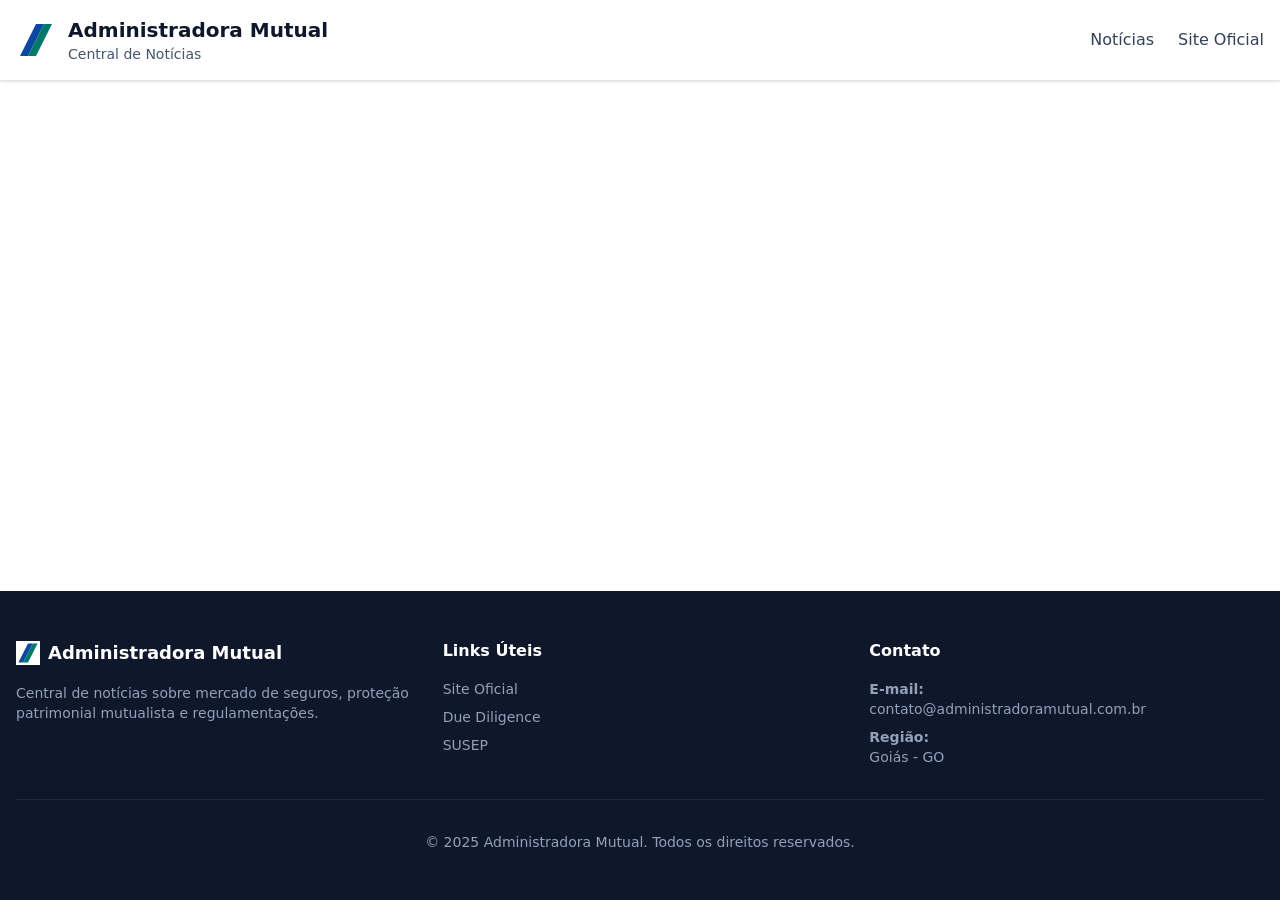
==== index.html @ 69e1db63 "🤖 Atualização automática de notícias - 08/10/2025 12:07" ====
<!doctype html>
<html lang="pt-BR">
  <head>
    <meta charset="UTF-8" />
    <link rel="icon" type="image/svg+xml" href="/favicon.svg" />
    <link rel="icon" type="image/x-icon" href="/favicon.ico" />
    <link rel="apple-touch-icon" sizes="180x180" href="/favicon-180.png" />
    <link rel="icon" type="image/png" sizes="32x32" href="/favicon-32.png" />
    <link rel="icon" type="image/png" sizes="16x16" href="/favicon-16.png" />
    <link rel="manifest" href="/site.webmanifest" />
    <meta name="viewport" content="width=device-width, initial-scale=1.0" />
    <meta name="description" content="Central de notícias sobre mercado de seguros, proteção patrimonial mutualista, Lei 15.040/24, LC 213/25 e regulamentações da SUSEP e CNSP" />
    <title>Notícias - Administradora Mutual | Mercado de Seguros e Proteção Patrimonial</title>
    <script type="module" crossorigin src="/assets/index-XOySucCE.js"></script>
    <link rel="stylesheet" crossorigin href="/assets/index-1hVr00D6.css">
  </head>
  <body>
    <div id="root"></div>
  </body>
</html>
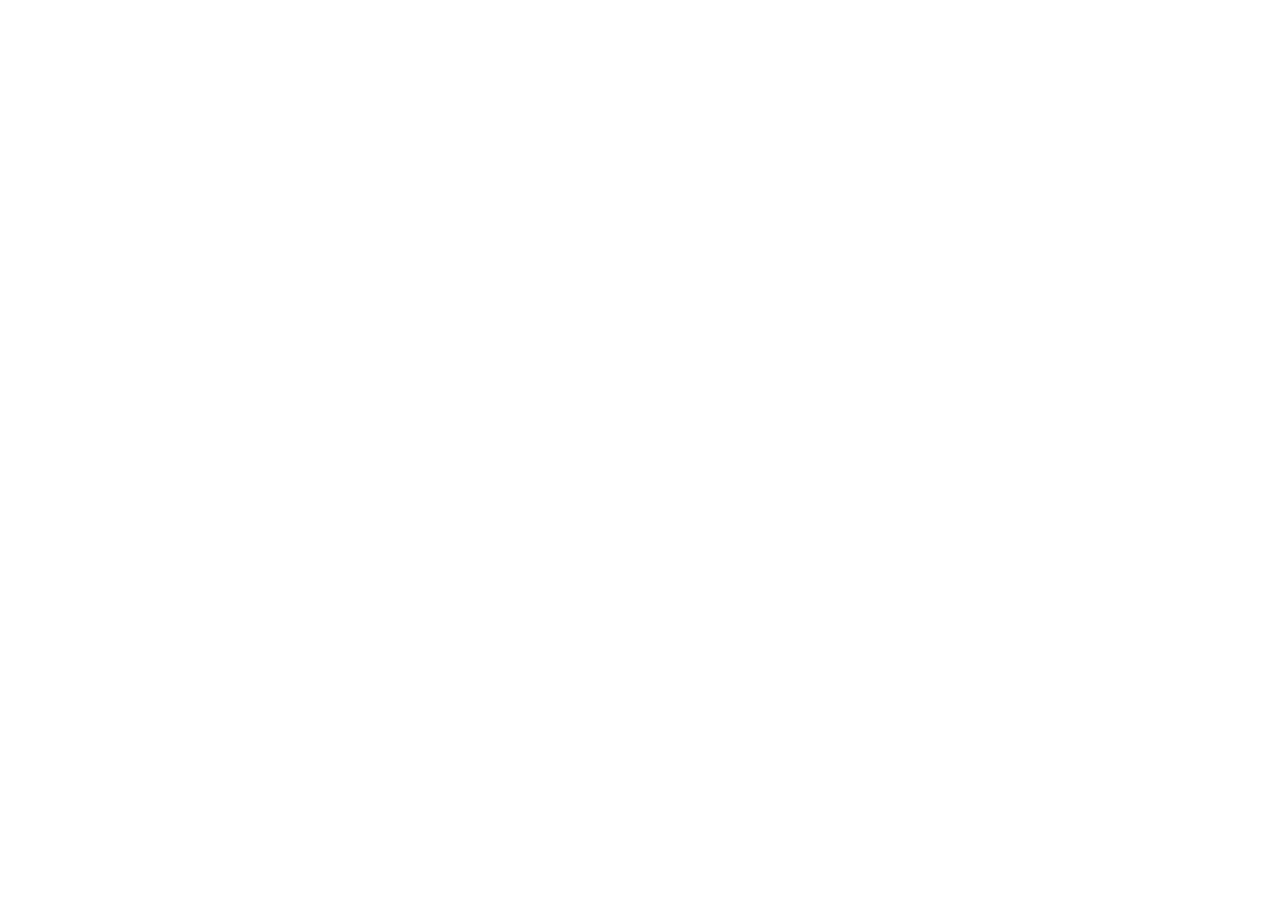
==== commit d1cf24f6: "Remove badge Made with Manus - block all Manus branding elements" ====
--- a/index.html
+++ b/index.html
@@ -1,6 +1,16 @@
 <!doctype html>
 <html lang="pt-BR">
   <head>
+<!-- no-manus-badge -->
+<style>
+/* Bloqueia o badge "Made with Manus" */
+[data-manus],[id*="manus-badge"],[id*="manus-widget"],[class*="manus-badge"],[class*="manus-widget"],[class*="manus-branding"],a[href*="manus.im"],a[href*="manus.space"]{display:none!important;visibility:hidden!important;opacity:0!important;pointer-events:none!important;width:0!important;height:0!important;overflow:hidden!important;position:absolute!important;left:-9999px!important;}
+</style>
+<script>
+/* Bloqueia o badge "Made with Manus" */
+(function(){var s=['[data-manus]','[id*="manus-badge"]','[id*="manus-widget"]','[class*="manus-badge"]','[class*="manus-widget"]','[class*="manus-branding"]','a[href*="manus.im"]','a[href*="manus.space"]'];function r(){s.forEach(function(q){try{document.querySelectorAll(q).forEach(function(e){e.remove()});}catch(e){}});document.querySelectorAll('*').forEach(function(e){try{if(!e.children.length&&e.textContent&&e.textContent.trim().toLowerCase().includes('made with manus')){var p=e.closest('[style*="position: fixed"],[style*="position:fixed"],[style*="z-index"]')||e.parentElement;if(p&&p!==document.body)p.remove();else e.remove();}}catch(e){}});}if(window.MutationObserver){var o=new MutationObserver(function(m){m.forEach(function(x){if(x.addedNodes.length)r();});});o.observe(document.documentElement,{childList:true,subtree:true});}var c=0,i=setInterval(function(){r();if(++c>=20)clearInterval(i);},500);if(document.readyState==='loading'){document.addEventListener('DOMContentLoaded',r);}else{r();}window.addEventListener('load',function(){setTimeout(r,200);setTimeout(r,1000);setTimeout(r,3000);});})();
+</script>
+
     <meta charset="UTF-8" />
     <link rel="icon" type="image/svg+xml" href="/favicon.svg" />
     <link rel="icon" type="image/x-icon" href="/favicon.ico" />
@@ -11,7 +21,7 @@
     <meta name="viewport" content="width=device-width, initial-scale=1.0" />
     <meta name="description" content="Central de notícias sobre mercado de seguros, proteção patrimonial mutualista, Lei 15.040/24, LC 213/25 e regulamentações da SUSEP e CNSP" />
     <title>Notícias - Administradora Mutual | Mercado de Seguros e Proteção Patrimonial</title>
-    <script type="module" crossorigin src="/assets/index-XOySucCE.js"></script>
+    <script type="module" crossorigin src="/assets/index-CK5CmhTe.js"></script>
     <link rel="stylesheet" crossorigin href="/assets/index-1hVr00D6.css">
   </head>
   <body>
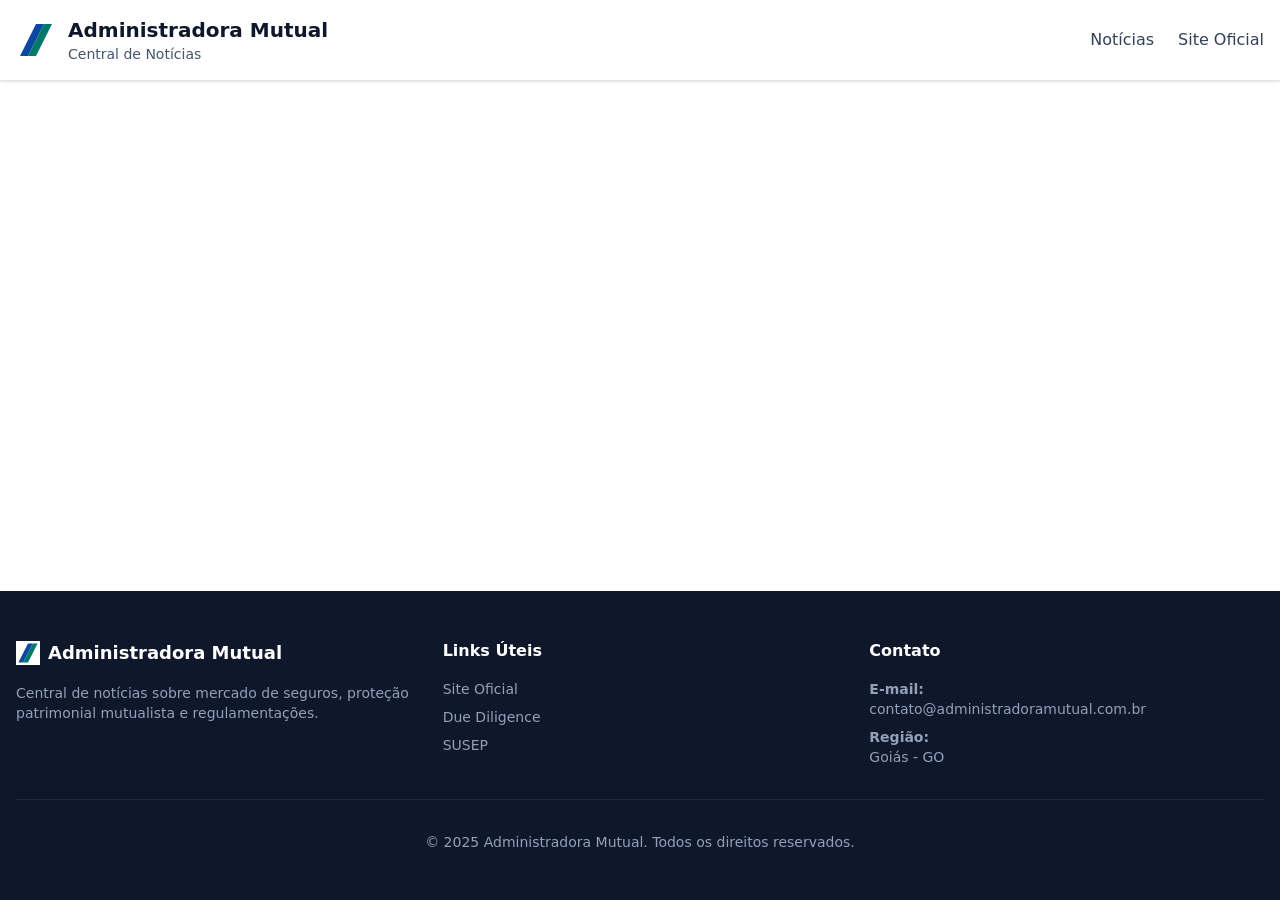
==== commit 4b57af7b: "fix: corrigir script anti-badge defeituoso que removia CSS/estilos O script anterior varreva todos o" ====
--- a/index.html
+++ b/index.html
@@ -1,15 +1,44 @@
 <!doctype html>
 <html lang="pt-BR">
   <head>
-<!-- no-manus-badge -->
-<style>
-/* Bloqueia o badge "Made with Manus" */
-[data-manus],[id*="manus-badge"],[id*="manus-widget"],[class*="manus-badge"],[class*="manus-widget"],[class*="manus-branding"],a[href*="manus.im"],a[href*="manus.space"]{display:none!important;visibility:hidden!important;opacity:0!important;pointer-events:none!important;width:0!important;height:0!important;overflow:hidden!important;position:absolute!important;left:-9999px!important;}
-</style>
-<script>
-/* Bloqueia o badge "Made with Manus" */
-(function(){var s=['[data-manus]','[id*="manus-badge"]','[id*="manus-widget"]','[class*="manus-badge"]','[class*="manus-widget"]','[class*="manus-branding"]','a[href*="manus.im"]','a[href*="manus.space"]'];function r(){s.forEach(function(q){try{document.querySelectorAll(q).forEach(function(e){e.remove()});}catch(e){}});document.querySelectorAll('*').forEach(function(e){try{if(!e.children.length&&e.textContent&&e.textContent.trim().toLowerCase().includes('made with manus')){var p=e.closest('[style*="position: fixed"],[style*="position:fixed"],[style*="z-index"]')||e.parentElement;if(p&&p!==document.body)p.remove();else e.remove();}}catch(e){}});}if(window.MutationObserver){var o=new MutationObserver(function(m){m.forEach(function(x){if(x.addedNodes.length)r();});});o.observe(document.documentElement,{childList:true,subtree:true});}var c=0,i=setInterval(function(){r();if(++c>=20)clearInterval(i);},500);if(document.readyState==='loading'){document.addEventListener('DOMContentLoaded',r);}else{r();}window.addEventListener('load',function(){setTimeout(r,200);setTimeout(r,1000);setTimeout(r,3000);});})();
-</script>
+    <script>
+    /* Bloqueia o badge "Made with Manus" — versão segura */
+    (function() {
+        var MANUS_SELECTORS = [
+            '[data-manus]',
+            '[id*="manus-badge"]',
+            '[id*="manus-widget"]',
+            '[class*="manus-badge"]',
+            '[class*="manus-widget"]',
+            '[class*="manus-branding"]',
+            'a[href*="manus.im"]'
+        ];
+        function removeManusBadge() {
+            MANUS_SELECTORS.forEach(function(selector) {
+                try {
+                    document.querySelectorAll(selector).forEach(function(el) {
+                        var tag = el.tagName ? el.tagName.toLowerCase() : '';
+                        if (['style','script','link','head','body','html','meta'].indexOf(tag) === -1) {
+                            el.remove();
+                        }
+                    });
+                } catch(e) {}
+            });
+        }
+        if (window.MutationObserver) {
+            new MutationObserver(function(m) {
+                m.forEach(function(x) { if (x.addedNodes.length) removeManusBadge(); });
+            }).observe(document.documentElement, { childList: true, subtree: true });
+        }
+        if (document.readyState === 'loading') {
+            document.addEventListener('DOMContentLoaded', removeManusBadge);
+        } else { removeManusBadge(); }
+        window.addEventListener('load', function() {
+            setTimeout(removeManusBadge, 500);
+            setTimeout(removeManusBadge, 2000);
+        });
+    })();
+    </script>
 
     <meta charset="UTF-8" />
     <link rel="icon" type="image/svg+xml" href="/favicon.svg" />
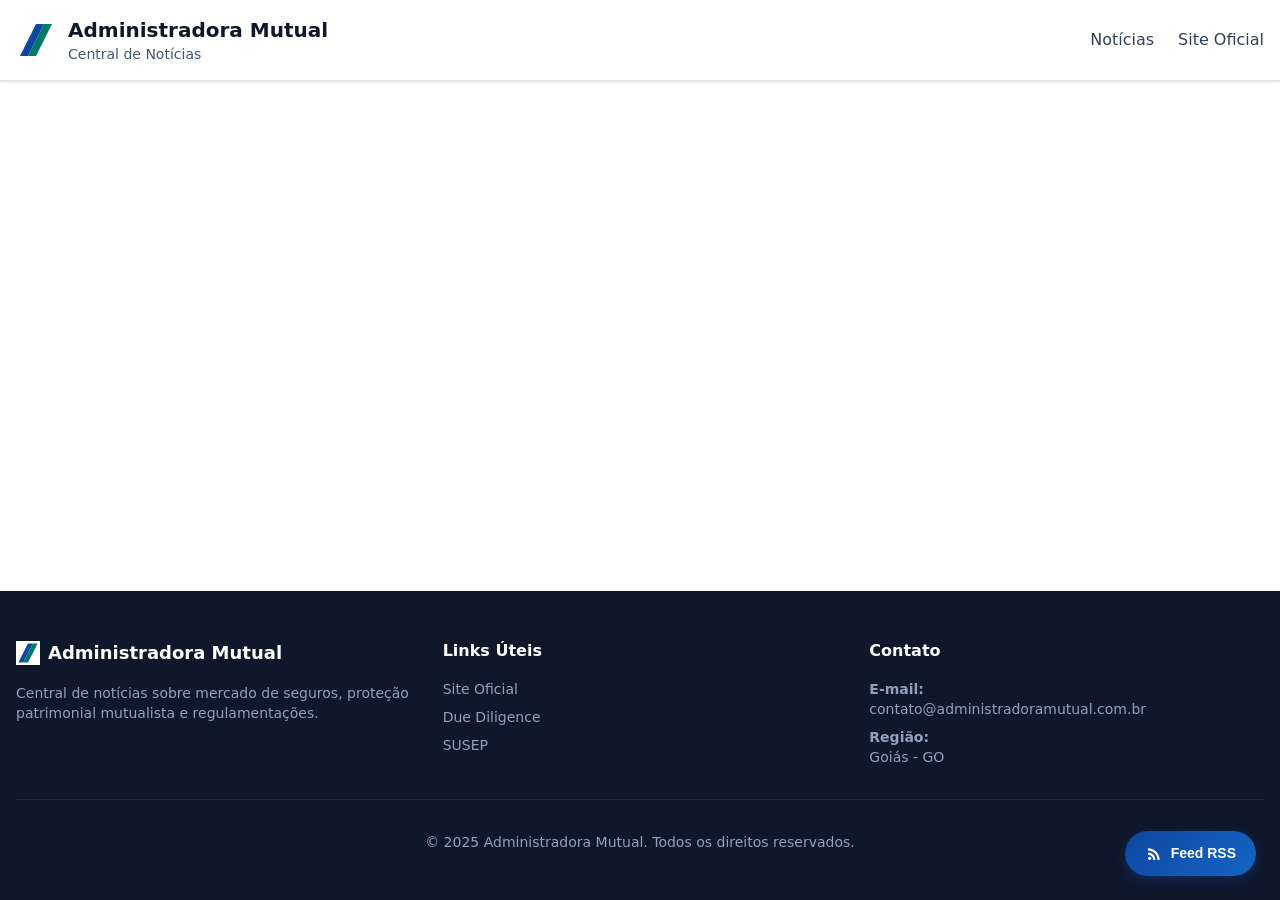
==== commit 309def7b: "feat: Mutual News Hub — agregador inteligente de notícias - Refatorado scripts/buscar_noticias.py pa" ====
--- a/index.html
+++ b/index.html
@@ -47,6 +47,7 @@
     <link rel="icon" type="image/png" sizes="32x32" href="/favicon-32.png" />
     <link rel="icon" type="image/png" sizes="16x16" href="/favicon-16.png" />
     <link rel="manifest" href="/site.webmanifest" />
+    <link rel="alternate" type="application/rss+xml" title="Notícias - Administradora Mutual" href="/rss.xml" />
     <meta name="viewport" content="width=device-width, initial-scale=1.0" />
     <meta name="description" content="Central de notícias sobre mercado de seguros, proteção patrimonial mutualista, Lei 15.040/24, LC 213/25 e regulamentações da SUSEP e CNSP" />
     <title>Notícias - Administradora Mutual | Mercado de Seguros e Proteção Patrimonial</title>
@@ -55,5 +56,39 @@
   </head>
   <body>
     <div id="root"></div>
+
+    <!-- Botão flutuante de RSS Feed -->
+    <div id="rss-float-btn" style="
+      position: fixed;
+      bottom: 24px;
+      right: 24px;
+      z-index: 9999;
+      display: flex;
+      align-items: center;
+      gap: 8px;
+    ">
+      <a href="/rss.xml" target="_blank" rel="noopener noreferrer" title="Assine nosso Feed RSS para receber notificações" style="
+        display: flex;
+        align-items: center;
+        gap: 8px;
+        background: linear-gradient(135deg, #0D47A1, #1565C3);
+        color: #ffffff;
+        padding: 12px 20px;
+        border-radius: 50px;
+        text-decoration: none;
+        font-family: -apple-system, BlinkMacSystemFont, 'Segoe UI', Roboto, sans-serif;
+        font-size: 14px;
+        font-weight: 600;
+        box-shadow: 0 4px 12px rgba(13, 71, 161, 0.4);
+        transition: all 0.3s ease;
+      " onmouseover="this.style.transform='scale(1.05)'; this.style.boxShadow='0 6px 20px rgba(13, 71, 161, 0.5)'"
+         onmouseout="this.style.transform='scale(1)'; this.style.boxShadow='0 4px 12px rgba(13, 71, 161, 0.4)'">
+        <svg xmlns="http://www.w3.org/2000/svg" width="18" height="18" viewBox="0 0 24 24" fill="white">
+          <circle cx="6.18" cy="17.82" r="2.18"/>
+          <path d="M4 4.44v2.83c7.03 0 12.73 5.7 12.73 12.73h2.83c0-8.59-6.97-15.56-15.56-15.56zm0 5.66v2.83c3.9 0 7.07 3.17 7.07 7.07h2.83c0-5.47-4.43-9.9-9.9-9.9z"/>
+        </svg>
+        <span>Feed RSS</span>
+      </a>
+    </div>
   </body>
 </html>
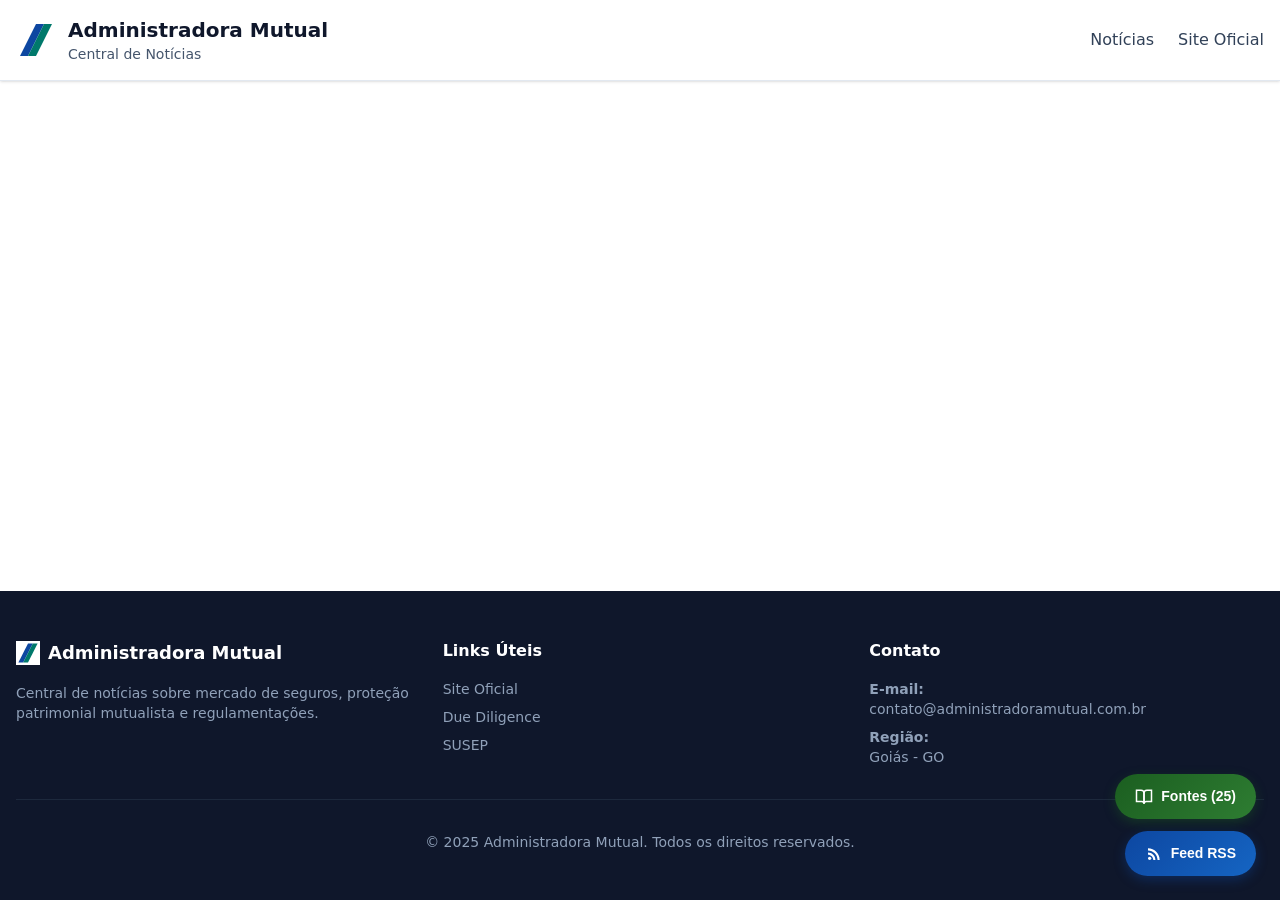
==== commit ed5fde82: "feat: adicionar página de Fontes com cards de acesso direto às 25 fontes monitoradas - Criada fontes" ====
--- a/index.html
+++ b/index.html
@@ -57,17 +57,40 @@
   <body>
     <div id="root"></div>
 
-    <!-- Botão flutuante de RSS Feed -->
-    <div id="rss-float-btn" style="
+    <!-- Botões flutuantes -->
+    <div id="float-btns" style="
       position: fixed;
       bottom: 24px;
       right: 24px;
       z-index: 9999;
       display: flex;
-      align-items: center;
-      gap: 8px;
+      flex-direction: column;
+      align-items: flex-end;
+      gap: 12px;
     ">
-      <a href="/rss.xml" target="_blank" rel="noopener noreferrer" title="Assine nosso Feed RSS para receber notificações" style="
+      <a href="/fontes.html" title="Veja nossas Fontes de Notícias" style="
+        display: flex;
+        align-items: center;
+        gap: 8px;
+        background: linear-gradient(135deg, #1B5E20, #2E7D32);
+        color: #ffffff;
+        padding: 12px 20px;
+        border-radius: 50px;
+        text-decoration: none;
+        font-family: -apple-system, BlinkMacSystemFont, 'Segoe UI', Roboto, sans-serif;
+        font-size: 14px;
+        font-weight: 600;
+        box-shadow: 0 4px 12px rgba(27, 94, 32, 0.4);
+        transition: all 0.3s ease;
+      " onmouseover="this.style.transform='scale(1.05)'; this.style.boxShadow='0 6px 20px rgba(27, 94, 32, 0.5)'"
+         onmouseout="this.style.transform='scale(1)'; this.style.boxShadow='0 4px 12px rgba(27, 94, 32, 0.4)'">
+        <svg xmlns="http://www.w3.org/2000/svg" width="18" height="18" viewBox="0 0 24 24" fill="none" stroke="white" stroke-width="2">
+          <path d="M2 3h6a4 4 0 0 1 4 4v14a3 3 0 0 0-3-3H2z"/>
+          <path d="M22 3h-6a4 4 0 0 0-4 4v14a3 3 0 0 1 3-3h7z"/>
+        </svg>
+        <span>Fontes (25)</span>
+      </a>
+      <a href="/feed.html" title="Veja nosso Feed de Notícias" style="
         display: flex;
         align-items: center;
         gap: 8px;
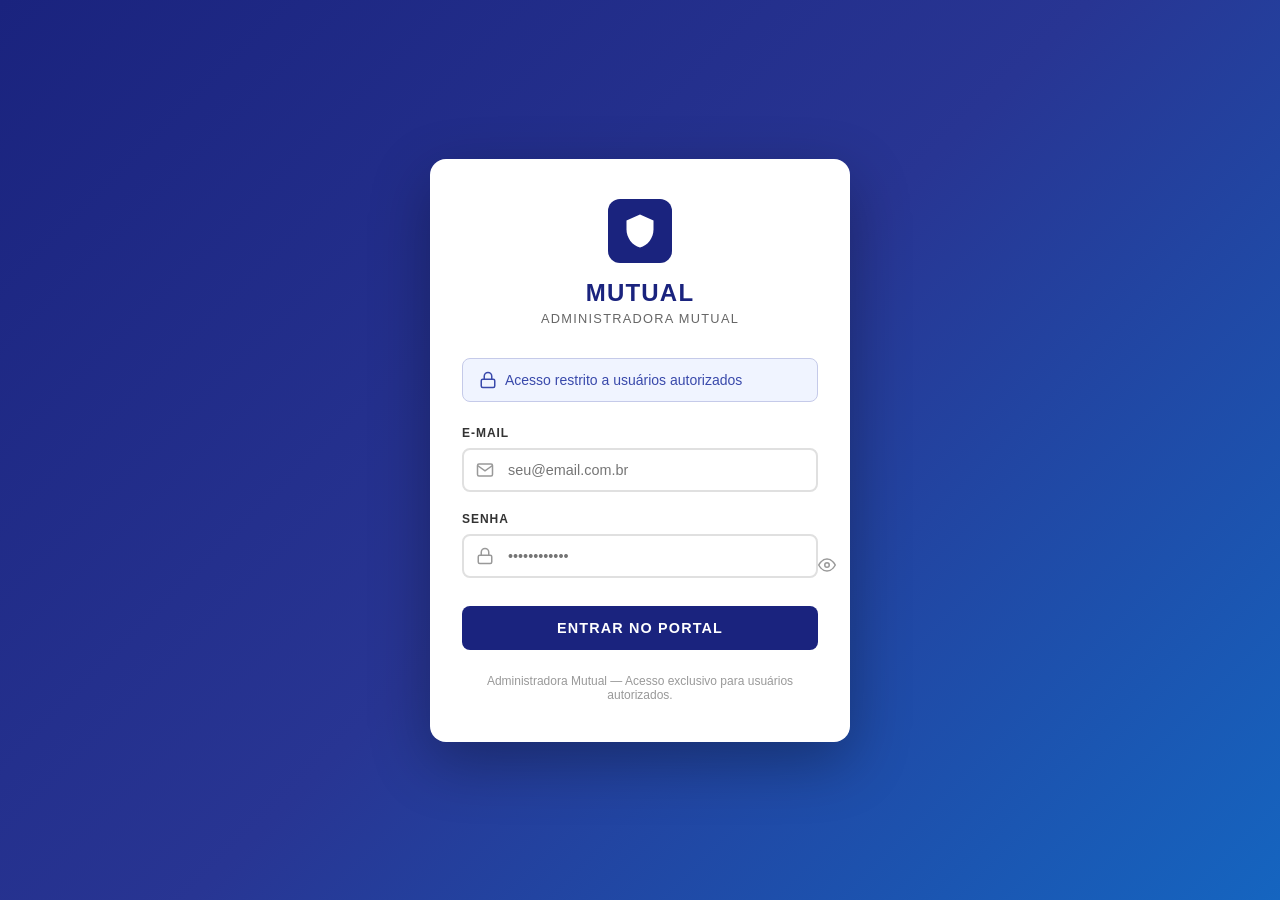
==== commit 9fc29110: "feat: adicionar autenticação por login - acesso restrito" ====
--- a/index.html
+++ b/index.html
@@ -113,5 +113,14 @@
         <span>Feed RSS</span>
       </a>
     </div>
-  </body>
+  
+    <script src="auth.js"></script>
+    <script>
+        // Proteção de acesso - redireciona para login se não autenticado
+        if (!authManager.protectPage()) {
+            // Será redirecionado para login.html
+        }
+    </script>
+
+</body>
 </html>
